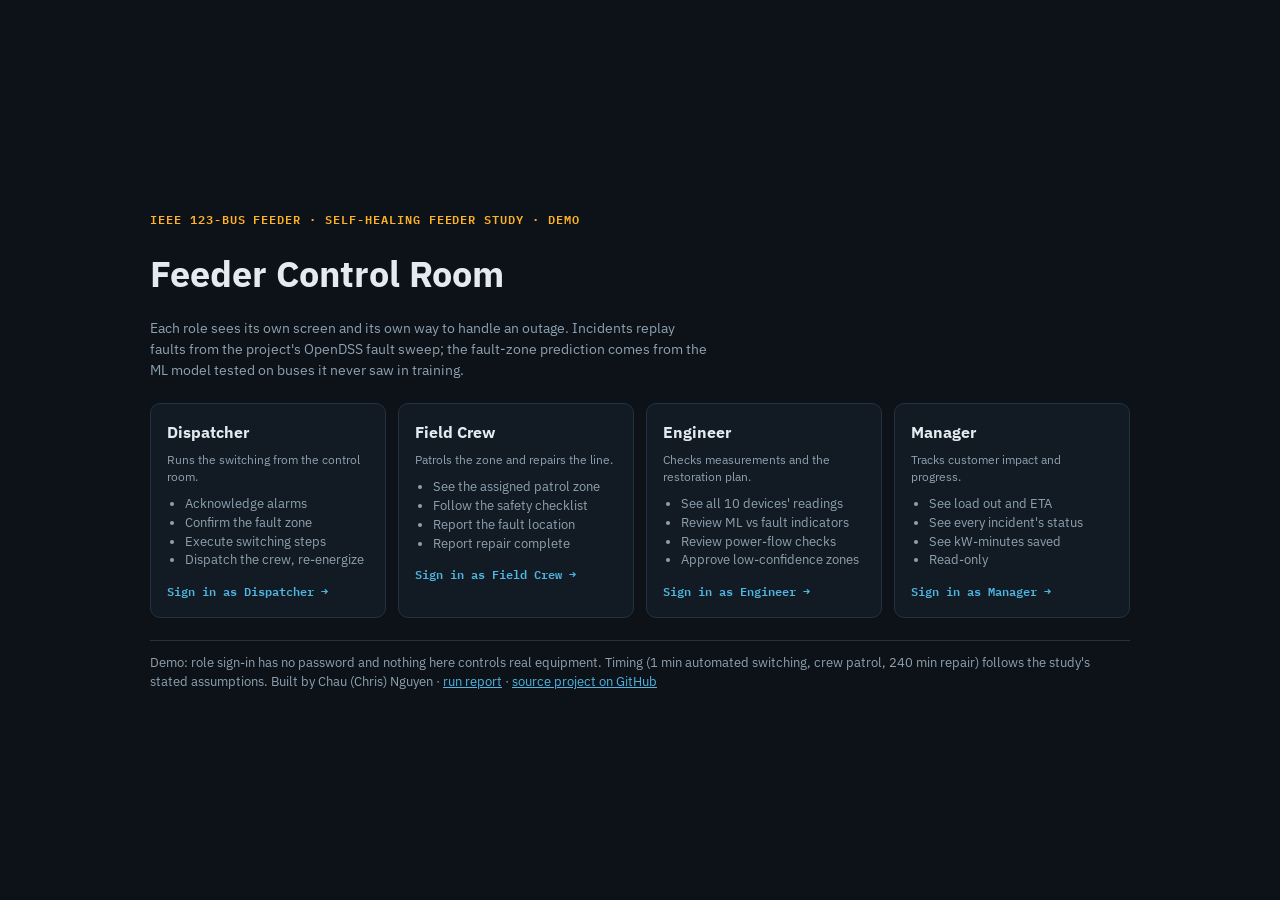
==== docs/control-room/index.html @ 01465617 "Serve the control room with the report page on GitHub Pages Move control-room/ to docs/control-room/" ====
<!DOCTYPE html>
<html lang="en">
<head>
<meta charset="utf-8">
<meta name="viewport" content="width=device-width, initial-scale=1">
<title>Feeder Control Room</title>
<meta name="description" content="Role-based outage control room demo for the IEEE 123-bus self-healing feeder study: dispatcher, field crew, engineer and manager views over simulated faults.">
<link rel="preconnect" href="https://fonts.googleapis.com">
<link rel="preconnect" href="https://fonts.gstatic.com" crossorigin>
<link href="https://fonts.googleapis.com/css2?family=IBM+Plex+Sans:wght@400;500;600;700&family=IBM+Plex+Mono:wght@400;600&display=swap" rel="stylesheet">
<style>
:root{
  /* Utility control-room console: deep slate panels, SCADA conventions (red = closed, green = open),
     amber for alarms. One deliberate dark theme. Layout: incident queue | feeder map | role panel. */
  --bg:#0c1218; --panel:#121b23; --panel2:#17222c; --ink:#e3eaf0; --muted:#8fa1b0; --rule:#24323f;
  --accent:#4fb5e2; --closed:#e5484d; --open:#46a758; --alarm:#ffb224; --dead:#34424f; --good:#46a758; --bad:#e5484d;
  --f:"IBM Plex Sans","Segoe UI",system-ui,sans-serif; --m:"IBM Plex Mono",ui-monospace,Consolas,monospace;
  color-scheme:dark;
}
*{box-sizing:border-box}
html,body{height:100%}
body{margin:0;background:var(--bg);color:var(--ink);font:14px/1.5 var(--f)}
button{font:inherit;color:inherit;cursor:pointer}
:focus-visible{outline:2px solid var(--accent);outline-offset:2px}
@media (prefers-reduced-motion: reduce){*{animation:none!important;transition:none!important}}
.mono{font-family:var(--m)}
.num{font-variant-numeric:tabular-nums}
h1,h2,h3{margin:0;line-height:1.25}

/* sign-in */
#login{min-height:100%;display:grid;place-items:center;padding:32px 16px}
.lg{max-width:980px;width:100%;display:grid;gap:22px}
.lg .k{font:600 12px var(--m);color:var(--alarm);letter-spacing:.08em}
.lg h1{font-size:clamp(26px,4vw,36px);font-weight:700}
.lg p{color:var(--muted);max-width:70ch;margin:0}
.roles{display:grid;grid-template-columns:repeat(auto-fit,minmax(210px,1fr));gap:12px}
.rc{background:var(--panel);border:1px solid var(--rule);border-radius:10px;padding:16px;text-align:left;display:grid;gap:8px;align-content:start}
.rc:hover{border-color:var(--accent)}
.rc b{font-size:16px}
.rc small{color:var(--muted);line-height:1.45}
.rc ul{margin:0;padding-left:18px;color:var(--muted);font-size:12.5px}
.rc .go{font:600 12px var(--m);color:var(--accent);margin-top:4px}
.disc{font-size:12.5px;color:var(--muted);border-top:1px solid var(--rule);padding-top:12px}

/* app */
#app{display:none;height:100%;grid-template-rows:auto 1fr}
header{display:flex;flex-wrap:wrap;gap:10px 16px;align-items:center;justify-content:space-between;padding:10px 16px;border-bottom:1px solid var(--rule);background:var(--panel)}
header .t{display:flex;gap:12px;align-items:baseline;flex-wrap:wrap}
header .t b{font-size:15px}
header .t span{color:var(--muted);font-size:12.5px}
.badge{font:600 12px var(--m);padding:3px 10px;border-radius:999px;border:1px solid var(--accent);color:var(--accent)}
.hb{display:flex;gap:8px;flex-wrap:wrap;align-items:center}
.btn{border:1px solid var(--rule);background:var(--panel2);border-radius:7px;padding:6px 12px;font-size:13px}
.btn:hover{border-color:var(--accent)}
.btn.p{background:var(--accent);border-color:var(--accent);color:#06131b;font-weight:600}
.btn.w{background:var(--alarm);border-color:var(--alarm);color:#1d1300;font-weight:600}
.btn:disabled{opacity:.4;cursor:default}
main{display:grid;grid-template-columns:270px minmax(0,1fr) 380px;min-height:0}
@media (max-width:1180px){main{grid-template-columns:1fr} #app{height:auto} .col{max-height:none!important;border-right:0;border-bottom:1px solid var(--rule)} #panel{order:-1}}
.col{min-height:0;overflow:auto;padding:14px;border-right:1px solid var(--rule)}
.col:last-child{border-right:0}
.sec{font:600 11.5px var(--m);letter-spacing:.07em;color:var(--muted);margin:2px 0 8px}

/* queue */
.q{display:grid;gap:6px}
.qi{border:1px solid var(--rule);background:var(--panel);border-radius:8px;padding:8px 10px;text-align:left;display:grid;gap:3px}
.qi[aria-current="true"]{border-color:var(--accent);background:var(--panel2)}
.qi .r1{display:flex;justify-content:space-between;gap:8px;font-size:13px}
.qi .r2{font-size:12px;color:var(--muted)}
.pill{font:600 11px var(--m);padding:1px 7px;border-radius:999px;white-space:nowrap}
.s-alarm{background:color-mix(in srgb,var(--alarm) 20%,transparent);color:var(--alarm)}
.s-switching,.s-review{background:color-mix(in srgb,var(--accent) 18%,transparent);color:var(--accent)}
.s-crew,.s-awaiting{background:color-mix(in srgb,#b08cff 20%,transparent);color:#c7adff}
.s-repaired{background:color-mix(in srgb,var(--alarm) 14%,transparent);color:#ffd27a}
.s-closed{background:color-mix(in srgb,var(--good) 18%,transparent);color:#7fd18b}

/* map */
.mapwrap{background:var(--panel);border:1px solid var(--rule);border-radius:10px;overflow:auto}
.mapwrap svg{display:block;width:100%;min-width:560px;height:auto}
.edge{fill:none;stroke-linecap:round;transition:stroke .35s,opacity .35s}
.edge.ug{stroke-dasharray:70 45}
.edge.dead{stroke-dasharray:28 34}
.tie-line{stroke:var(--muted);stroke-width:14;stroke-dasharray:40 40;fill:none}
.tie-line.closed{stroke:var(--ink);stroke-width:26;stroke-dasharray:none}
.dev rect,.tie circle{stroke:#0c1218;stroke-width:16;transition:fill .3s}
.dlabel{font:600 100px var(--f);fill:var(--ink);paint-order:stroke;stroke:var(--panel);stroke-width:26px}
.zlabel{font:700 124px var(--f);paint-order:stroke;stroke:var(--panel);stroke-width:30px;transition:opacity .35s}
.zlabel tspan{font:500 96px var(--f)}
.load{fill:var(--ink);opacity:.45}
.boltg{display:none}.boltg.on{display:inline}
.bolt{fill:var(--alarm);stroke:#0c1218;stroke-width:12}
.ring{fill:none;stroke:var(--alarm);stroke-width:22;animation:pulse 1.6s ease-out infinite;transform-box:fill-box;transform-origin:center}
@keyframes pulse{0%{opacity:.9;transform:scale(.5)}100%{opacity:0;transform:scale(1.5)}}
.zring{fill:none;stroke:var(--accent);stroke-width:18;stroke-dasharray:50 30}
.legend{display:flex;flex-wrap:wrap;gap:4px 14px;font-size:12px;color:var(--muted);margin-top:8px}
.legend i{display:inline-block;width:10px;height:10px;border-radius:2px;margin-right:5px;vertical-align:-1px}
.stage{display:flex;flex-wrap:wrap;gap:6px;margin:12px 0 4px}
.stage span{font:600 11px var(--m);padding:3px 8px;border-radius:5px;background:var(--panel);border:1px solid var(--rule);color:var(--muted)}
.stage span.on{border-color:var(--accent);color:var(--accent)}
.stage span.done{color:var(--good);border-color:color-mix(in srgb,var(--good) 40%,transparent)}
.log{font:12px/1.55 var(--m);color:var(--muted);background:var(--panel);border:1px solid var(--rule);border-radius:8px;padding:8px 10px;max-height:190px;overflow:auto;margin-top:10px}
.log b{color:var(--ink);font-weight:600}

/* role panel */
.card{background:var(--panel);border:1px solid var(--rule);border-radius:10px;padding:12px;margin-bottom:12px;display:grid;gap:8px}
.card h3{font-size:14px}
.card .hint{font-size:12.5px;color:var(--muted)}
.how{border-left:3px solid var(--accent);padding-left:10px;font-size:12.5px;color:var(--muted)}
.how b{color:var(--ink)}
.alarm{border-color:color-mix(in srgb,var(--alarm) 60%,transparent);background:color-mix(in srgb,var(--alarm) 8%,var(--panel))}
.bars{display:grid;gap:5px}
.bar{display:grid;grid-template-columns:52px 1fr 54px;gap:8px;align-items:center;font-size:12.5px}
.bar .tr{height:10px;background:var(--panel2);border-radius:3px;overflow:hidden}
.bar .tr i{display:block;height:100%;background:var(--accent)}
.steps{list-style:none;margin:0;padding:0;display:grid;gap:6px}
.steps li{display:grid;grid-template-columns:20px 1fr auto;gap:8px;align-items:start;font-size:12.5px;background:var(--panel2);border-radius:6px;padding:7px 8px}
.steps li .k{font:600 11px var(--m);color:var(--muted)}
.steps li.done{opacity:.6}
.steps li.done .k{color:var(--good)}
.chk{display:grid;gap:6px}
.chk label{display:grid;grid-template-columns:18px 1fr;gap:8px;font-size:12.5px;background:var(--panel2);border-radius:6px;padding:7px 8px;cursor:pointer}
.chk input{accent-color:var(--good);margin:2px 0 0}
.chk label.lock{opacity:.45;cursor:not-allowed}
table{border-collapse:collapse;width:100%;font-size:12px}
th,td{padding:4px 6px;border-bottom:1px solid var(--rule);text-align:right;font-variant-numeric:tabular-nums}
th{font:600 10.5px var(--m);color:var(--muted)}
th:first-child,td:first-child{text-align:left}
tr.flag td{color:var(--alarm)}
.kpis{display:grid;grid-template-columns:repeat(2,1fr);gap:8px}
.kpi{background:var(--panel2);border-radius:8px;padding:9px 10px;font-size:12px;color:var(--muted)}
.kpi b{display:block;font-size:20px;color:var(--ink);font-variant-numeric:tabular-nums}
.note{font-size:12px;color:var(--muted)}
.lockmsg{font-size:12.5px;color:var(--muted);background:var(--panel2);border-radius:6px;padding:8px 10px}
.ok{color:var(--good)} .warn{color:var(--alarm)} .err{color:var(--bad)}
</style>
</head>
<body>

<section id="login" aria-label="Choose a role">
  <div class="lg">
    <div class="k">IEEE 123-BUS FEEDER · SELF-HEALING FEEDER STUDY · DEMO</div>
    <h1>Feeder Control Room</h1>
    <p>Each role sees its own screen and its own way to handle an outage. Incidents replay faults from the project's OpenDSS fault sweep; the fault-zone prediction comes from the ML model tested on buses it never saw in training.</p>
    <div class="roles" id="role-cards"></div>
    <div class="disc">Demo: role sign-in has no password and nothing here controls real equipment. Timing (1 min automated switching, crew patrol, 240 min repair) follows the study's stated assumptions. Built by Chau (Chris) Nguyen · <a href="../" style="color:var(--accent)">run report</a> · <a href="https://github.com/chau1912550/self-healing-feeder" style="color:var(--accent)">source project on GitHub</a></div>
  </div>
</section>

<div id="app">
  <header>
    <div class="t"><a href="../" style="color:var(--accent);font-size:12.5px;text-decoration:none">← Run report</a><b>Feeder Control Room</b><span>IEEE 123-bus · 4.16 kV · simulated incidents</span></div>
    <div class="hb">
      <span class="badge" id="role-badge"></span>
      <button class="btn w" id="new-fault">Replay next fault</button>
      <button class="btn" id="reset">Reset demo</button>
      <button class="btn" id="switch-role">Switch role</button>
    </div>
  </header>
  <main>
    <div class="col" style="max-height:calc(100vh - 58px)">
      <div class="sec">INCIDENT QUEUE</div>
      <div class="q" id="queue"></div>
      <p class="note" style="margin-top:12px" id="queue-note"></p>
    </div>
    <div class="col" style="max-height:calc(100vh - 58px)">
      <div class="sec" id="map-title">FEEDER</div>
      <div class="mapwrap" id="map"></div>
      <div class="legend">
        <span><i style="background:var(--closed)"></i>closed device</span>
        <span><i style="background:var(--open)"></i>open device</span>
        <span><i style="background:var(--dead)"></i>de-energized line</span>
        <span><i style="background:var(--alarm)"></i>fault location (shown after the crew finds it)</span>
        <span><i style="background:transparent;border:2px dashed var(--accent)"></i>zone the ML model points to</span>
      </div>
      <div class="stage" id="stage"></div>
      <div class="log" id="log" aria-live="polite"></div>
    </div>
    <div class="col" style="max-height:calc(100vh - 58px)" id="panel"></div>
  </main>
</div>

<script>
(function(){
"use strict";
const ROLES = {
  dispatcher: {name:"Dispatcher", blurb:"Runs the switching from the control room.", can:["Acknowledge alarms","Confirm the fault zone","Execute switching steps","Dispatch the crew, re-energize"]},
  crew: {name:"Field Crew", blurb:"Patrols the zone and repairs the line.", can:["See the assigned patrol zone","Follow the safety checklist","Report the fault location","Report repair complete"]},
  engineer: {name:"Engineer", blurb:"Checks measurements and the restoration plan.", can:["See all 10 devices' readings","Review ML vs fault indicators","Review power-flow checks","Approve low-confidence zones"]},
  manager: {name:"Manager", blurb:"Tracks customer impact and progress.", can:["See load out and ETA","See every incident's status","See kW-minutes saved","Read-only"]}
};
const STATUS = {alarm:"ALARM", review:"ENG REVIEW", switching:"SWITCHING", awaiting:"AWAIT CREW", crew:"CREW ON SITE", repaired:"REPAIRED", closed:"CLOSED"};
const CHECKS = [
  ["clearance","Receive the clearance from the dispatcher for the isolated section."],
  ["tags","Verify every isolation point is open and tagged."],
  ["test","Test for absence of voltage on all phases."],
  ["ground","Install grounds on both sides of the work: ground end first, line end second (OSHA 1910.269)."],
  ["patrol","Patrol the zone and locate the fault."],
  ["repair","Repair, remove grounds line end first, release tags and return the clearance."]
];
const $ = id => document.getElementById(id);
const store = {
  get(k,d){ try{ const v = localStorage.getItem("fcr:"+k); return v == null ? d : JSON.parse(v); }catch(e){ return d; } },
  set(k,v){ try{ localStorage.setItem("fcr:"+k, JSON.stringify(v)); }catch(e){} }
};
const fmt = n => Number(n).toLocaleString("en-US");
const pct = v => (v*100).toFixed(1) + "%";
let D, G, ZONES, ZC, ZI, PARENT, REST, LEN = {};

/* role cards */
$("role-cards").innerHTML = Object.entries(ROLES).map(([k, r]) =>
  `<button class="rc" data-role="${k}"><b>${r.name}</b><small>${r.blurb}</small><ul>${r.can.map(c => `<li>${c}</li>`).join("")}</ul><span class="go">Sign in as ${r.name} →</span></button>`).join("");

fetch("data.json").then(r => r.json()).then(init).catch(() => {
  $("role-cards").insertAdjacentHTML("afterend", `<p class="err">Could not load data.json.</p>`);
});

function init(data){
  D = data; G = D.geo;
  ZONES = G.zones.map(z => z.name);
  ZC = Object.fromEntries(G.zones.map(z => [z.name, z.color]));
  ZI = Object.fromEntries(D.zones.map(z => [z.zone, z]));
  PARENT = Object.fromEntries(D.zones.map(z => [z.zone, z.parent_zone || null]));
  REST = Object.fromEntries(D.restoration.map(r => [r.fault_zone, r]));
  ZONES.forEach(z => LEN[z] = +ZI[z].line_kft);
  document.querySelectorAll(".rc").forEach(b => b.addEventListener("click", () => signIn(b.dataset.role)));
  const saved = store.get("role", null);
  if(saved && ROLES[saved]) signIn(saved);
}

/* ------------- zone tree + restoration steps ------------- */
const children = z => ZONES.filter(c => PARENT[c] === z);
function downstream(z){ const o = [], s = [...children(z)]; while(s.length){ const c = s.pop(); o.push(c); s.push(...children(c)); } return o; }
function deviceOpen(zf, live, sw1Open){
  const iso = new Set([zf, ...children(zf)]), open = new Set(iso);
  if(sw1Open) open.add("Sw1");
  ZONES.forEach(z => { if(z === "Sw1" || iso.has(z)) return; if(live.has(z) !== live.has(PARENT[z])) open.add(z); });
  return open;
}
/* steps[0] = lockout; then isolate, re-close, ties; last = restored state awaiting repair */
function planSteps(zf){
  const L = D.orders[zf], ch = children(zf);
  const dark0 = new Set(ch.flatMap(c => [c, ...downstream(c)]));
  const S = [];
  S.push({label:"Sw1 lockout", text:L[0], live:new Set(), open:new Set(["Sw1"]), ties:new Set()});
  S.push({label:"Isolate", text:L[1], live:new Set(), open:new Set([zf, ...ch, "Sw1"]), ties:new Set()});
  let live = new Set();
  if(zf !== "Sw1"){
    live = new Set(ZONES.filter(z => z !== zf && !dark0.has(z)));
    S.push({label:"Re-close Sw1", text:L.find(l => l.startsWith("Re-close")), live:new Set(live), open:deviceOpen(zf, live, false), ties:new Set()});
  }
  const ties = new Set();
  L.filter(l => l.startsWith("Close tie")).forEach(l => {
    const m = l.match(/Close tie (\S+) \(from (.+?)\): zones (.+?) restored/);
    if(!m) return;
    ties.add(m[1]); m[3].split(", ").forEach(z => live.add(z));
    S.push({label:"Close " + m[1], text:l, live:new Set(live), open:deviceOpen(zf, live, zf === "Sw1"), ties:new Set(ties)});
  });
  return S;
}
const kwOf = set => ZONES.filter(z => !set.has(z)).reduce((s, z) => s + (+ZI[z].kW), 0);
const lpOf = set => ZONES.filter(z => !set.has(z)).reduce((s, z) => s + (+ZI[z].load_points), 0);

/* ------------- incident state ------------- */
let S = store.get("state", null);
function freshState(){
  const st = {next:0, items:[], sel:null};
  // three closed incidents as history, one live alarm
  for(let i = 0; i < 3; i++) closeInstantly(st, spawn(st, -((3 - i) * 400)));
  spawn(st, 0);
  return st;
}
function spawn(st, t0){
  const src = D.incidents[st.next % D.incidents.length]; st.next++;
  const it = {id:src.id, k:D.incidents.indexOf(src), t0, t:t0, stage:"alarm", zone:null, step:0, checks:{}, approved:false,
              found:false, kwmin:0, log:[]};
  addLog(it, "system", `Sw1 recloser tripped, re-closed and locked out. Feeder de-energized (${fmt(D.metrics.total_kw)} kW).`);
  st.items.unshift(it); st.sel = it.id;
  return it;
}
function closeInstantly(st, it){
  const src = D.incidents[it.k];
  it.zone = src.zone; it.found = true; it.stage = "closed";
  const r = REST[src.zone];
  it.kwmin = +r.kWmin_automated; it.t = it.t0 + D.metrics.timing_min.repair + 60;
  addLog(it, "system", `Closed. Fault was in zone ${src.zone} (${src.ftype}, ${src.r_ohm} Ω).`);
}
function addLog(it, role, text){ it.log.push({t: Math.round(it.t - it.t0), role, text}); }
function advance(it, minutes){
  const live = currentLive(it);
  it.kwmin += kwOf(live) * minutes;
  it.t += minutes;
}
function save(){ store.set("state", S); }
const cur = () => S.items.find(i => i.id === S.sel) || S.items[0];
const src = it => D.incidents[it.k];
function currentLive(it){
  if(it.stage === "closed") return new Set(ZONES);
  if(it.stage === "alarm" || it.stage === "review" || !it.zone) return new Set();
  const st = planSteps(it.zone);
  return st[Math.min(it.step, st.length - 1)].live;
}

/* ------------- map ------------- */
const NS = "http://www.w3.org/2000/svg";
function el(t, a, p){ const e = document.createElementNS(NS, t); for(const k in a) e.setAttribute(k, a[k]); if(p) p.appendChild(e); return e; }
const YF = 4300;
let MAP = null;
function buildMap(){
  const P = b => { const c = G.buses[b]; return c ? [c[0], YF - c[1]] : null; };
  const SRC = [G.source[1] - 40, YF - G.source[2]], FDR2 = [5960, YF - 2100];
  const PB = b => P(b) || P(String(b).replace(/[rs]$/, "")) || SRC;
  const REP = {};
  ZONES.forEach(z => {
    const bs = Object.keys(G.bus_zone).filter(b => G.bus_zone[b] === z && G.buses[b]);
    const cx = bs.reduce((s, b) => s + G.buses[b][0], 0) / bs.length, cy = bs.reduce((s, b) => s + G.buses[b][1], 0) / bs.length;
    let best = bs[0], bd = Infinity;
    bs.forEach(b => { const d = (G.buses[b][0] - cx) ** 2 + (G.buses[b][1] - cy) ** 2; if(d < bd){ bd = d; best = b; } });
    REP[z] = P(best);
  });
  const svg = el("svg", {viewBox:"-160 170 6420 4140", role:"img", "aria-label":"IEEE 123-bus feeder map with switching zones"}, $("map"));
  const gE = el("g", {}, svg), gL = el("g", {}, svg), gT = el("g", {}, svg), gD = el("g", {}, svg), gZ = el("g", {}, svg), gF = el("g", {}, svg);
  const m = {edges:[], devs:[], ties:[], zl:{}, P, REP};
  el("rect", {x:SRC[0]-90, y:SRC[1]-90, width:180, height:180, fill:"#e3eaf0"}, gD);
  el("text", {x:SRC[0]-120, y:SRC[1]+230, class:"dlabel"}, gD).textContent = "Substation";
  G.edges.forEach(([u, v, z, ph, ug]) => {
    const a = PB(u), b = PB(v);
    const ln = el("line", {x1:a[0], y1:a[1], x2:b[0], y2:b[1], "stroke-width": ph === 3 ? 28 : ph === 2 ? 17 : 9, class:"edge" + (ug ? " ug" : "")}, gE);
    ln._z = z; m.edges.push(ln);
  });
  Object.entries(G.loads).forEach(([b, kw]) => { const p = P(b); if(p) el("circle", {cx:p[0], cy:p[1], r:14 + kw * .35, class:"load"}, gL); });
  G.ties.forEach(([name, b1, b2]) => {
    const a = P(b1), b = b2 ? P(b2) : FDR2;
    const line = el("line", {x1:a[0], y1:a[1], x2:b[0], y2:b[1], class:"tie-line"}, gT);
    const mid = name === "Sw9" ? [(a[0]+b[0])/2, a[1]] : name === "Sw8" ? [a[0], (a[1]+b[1])/2] : [(a[0]+b[0])/2, (a[1]+b[1])/2];
    const g = el("g", {class:"tie"}, gD);
    const c = el("circle", {cx:mid[0], cy:mid[1], r:62}, g);
    const t = name === "Sw9" ? el("text", {x:5330, y:mid[1]-170, class:"dlabel", "text-anchor":"middle"}, g)
            : name === "Sw8" ? el("text", {x:mid[0]-95, y:mid[1]+30, class:"dlabel", "text-anchor":"end"}, g)
            : el("text", {x:mid[0]-40, y:mid[1]-100, class:"dlabel"}, g);
    t.textContent = name === "Sw8" ? "Sw8 (1-phase, unused)" : name === "Sw9" ? "Sw9 → adjacent feeder" : "Sw7 tie";
    m.ties.push({name, line, c});
  });
  el("circle", {cx:FDR2[0], cy:FDR2[1], r:110, fill:"var(--panel)", stroke:"#e3eaf0", "stroke-width":16}, gD);
  el("path", {d:`M${FDR2[0]-60},${FDR2[1]} q30,-55 60,0 t60,0`, fill:"none", stroke:"#e3eaf0", "stroke-width":14}, gD);
  G.devices.forEach(([name, kind, x, y]) => {
    const X = x, Y = YF - y, g = el("g", {class:"dev"}, gD);
    const s = kind === "added" ? el("rect", {x:X-52, y:Y-52, width:104, height:104, transform:`rotate(45 ${X} ${Y})`}, g)
                               : el("rect", {x:X-60, y:Y-60, width:120, height:120}, g);
    el("text", {x:X+90, y:Y-60, class:"dlabel"}, g).textContent = name;
    m.devs.push({name, s});
  });
  G.zones.forEach(z => {
    const t = el("text", {x:z.label[0], y:YF - z.label[1], class:"zlabel", fill:z.color, "text-anchor":"middle"}, gZ);
    t.innerHTML = `${z.name}<tspan x="${z.label[0]}" dy="115">${fmt(+ZI[z.name].kW)} kW</tspan>`;
    m.zl[z.name] = t;
  });
  m.ring = el("circle", {cx:0, cy:0, r:420, class:"zring", style:"display:none"}, gF);
  const fg = el("g", {class:"boltg"}, gF);
  el("circle", {cx:0, cy:0, r:150, class:"ring"}, fg);
  el("path", {d:"M40,-170 L-80,20 L5,20 L-45,170 L90,-30 L5,-30 Z", class:"bolt"}, fg);
  m.bolt = fg;
  return m;
}
function renderMap(it){
  const s = src(it);
  let live = new Set(ZONES), open = new Set(), ties = new Set();
  if(it.stage !== "closed"){
    if(it.stage === "alarm" || it.stage === "review" || !it.zone){ live = new Set(); open = new Set(["Sw1"]); }
    else { const st = planSteps(it.zone)[Math.min(it.step, planSteps(it.zone).length - 1)]; live = st.live; open = st.open; ties = st.ties; }
  }
  MAP.edges.forEach(ln => { const z = ln._z, on = !z || live.has(z); ln.style.stroke = !z ? "#e3eaf0" : on ? ZC[z] : "var(--dead)"; ln.classList.toggle("dead", !on); });
  Object.entries(MAP.zl).forEach(([z, t]) => t.style.opacity = live.has(z) ? 1 : .5);
  MAP.devs.forEach(d => d.s.style.fill = open.has(d.name) ? "var(--open)" : "var(--closed)");
  MAP.ties.forEach(t => { const c = ties.has(t.name); t.c.style.fill = c ? "var(--closed)" : "var(--open)"; t.line.classList.toggle("closed", c); });
  const showFault = it.found && it.stage !== "closed";
  if(showFault){ const p = MAP.P(s.bus) || MAP.REP[s.zone]; MAP.bolt.setAttribute("transform", `translate(${p[0]},${p[1]})`); MAP.bolt.classList.add("on"); }
  else MAP.bolt.classList.remove("on");
  const pz = it.zone || s.ml_top[0].zone;
  if(it.stage !== "closed" && !it.found){ const p = MAP.REP[pz]; MAP.ring.setAttribute("cx", p[0]); MAP.ring.setAttribute("cy", p[1]); MAP.ring.style.display = ""; }
  else MAP.ring.style.display = "none";
}

/* ------------- rendering ------------- */
let role = null;
function signIn(r){
  role = r; store.set("role", r);
  if(!S) S = freshState();
  $("login").style.display = "none"; $("app").style.display = "grid";
  $("role-badge").textContent = "Signed in: " + ROLES[r].name;
  if(!MAP) MAP = buildMap();
  render();
}
$("switch-role").addEventListener("click", () => { store.set("role", null); $("app").style.display = "none"; $("login").style.display = "grid"; });
$("reset").addEventListener("click", () => { S = freshState(); save(); render(); });
$("new-fault").addEventListener("click", () => {
  const t0 = Math.max(...S.items.map(i => i.t)) + 30;
  spawn(S, t0); save(); render();
});

function render(){
  const it = cur(), s = src(it);
  // queue
  $("queue").innerHTML = S.items.map(i => {
    const x = src(i), z = i.zone || x.ml_top[0].zone;
    return `<button class="qi" data-id="${i.id}" aria-current="${i.id === it.id}">
      <span class="r1"><b>${i.id}</b><span class="pill s-${i.stage}">${STATUS[i.stage]}</span></span>
      <span class="r2">${i.stage === "closed" ? `Zone ${i.zone} · ${x.ftype} · closed` : i.zone ? `Zone ${i.zone} · T+${Math.round(i.t - i.t0)} min` : `ML suggests ${z} (${pct(x.ml_top[0].p)})`}</span>
    </button>`;
  }).join("");
  $("queue").querySelectorAll(".qi").forEach(b => b.addEventListener("click", () => { S.sel = b.dataset.id; save(); render(); }));
  $("queue-note").textContent = `Replaying ${D.incidents.length} simulated faults (4 per zone). ${D.note}`;
  // map + stage + log
  $("map-title").textContent = `FEEDER · ${it.id}`;
  renderMap(it);
  const stages = ["alarm","review","switching","awaiting","crew","repaired","closed"];
  const at = stages.indexOf(it.stage);
  $("stage").innerHTML = stages.filter(x => x !== "review" || it.stage === "review" || it.approved)
    .map(x => `<span class="${x === it.stage ? "on" : stages.indexOf(x) < at ? "done" : ""}">${STATUS[x]}</span>`).join("");
  $("log").innerHTML = it.log.slice().reverse().map(l => `T+${l.t}m · <b>${l.role}</b> · ${l.text}`).join("<br>");
  // panel
  const P = {dispatcher, crew, engineer, manager}[role];
  $("panel").innerHTML = P(it, s);
  wire(it, s);
}

const bars = top => `<div class="bars">${top.map(t => `<div class="bar"><span class="mono">${t.zone}</span><span class="tr"><i style="width:${(t.p*100).toFixed(1)}%"></i></span><span class="mono num">${pct(t.p)}</span></div>`).join("")}</div>`;
const lock = msg => `<div class="lockmsg">${msg}</div>`;

/* ---- Dispatcher ---- */
function dispatcher(it, s){
  const top = s.ml_top[0], low = top.p < 0.9;
  let h = `<div class="sec">DISPATCHER</div>`;
  if(it.stage === "closed") return h + `<div class="card"><h3>${it.id} closed</h3><p class="hint">Normal configuration restored. Pick an open incident in the queue or replay the next fault.</p></div>` + howDispatcher();
  h += `<div class="card alarm"><h3>Sw1 recloser lockout</h3><p class="hint">The feeder-head recloser tripped, re-closed and locked out, so the fault is permanent. The whole feeder is dark: ${fmt(D.metrics.total_kw)} kW.</p></div>`;
  h += `<div class="card"><h3>Fault zone</h3><p class="hint">ML model (from the 10 devices' event records):</p>${bars(s.ml_top)}
        <p class="hint">Fault indicators: ${s.fpi === "none" ? `<span class="warn">no device flagged</span>` : `zone ${s.fpi}`}</p>`;
  if(it.stage === "alarm"){
    h += low
      ? `<p class="warn" style="font-size:12.5px;margin:0">Confidence ${pct(top.p)} is below 0.90. Send to the engineer before switching.</p><button class="btn w" data-act="review">Request engineer review</button>`
      : `<button class="btn p" data-act="confirm">Confirm zone ${top.zone} and build switching plan</button>`;
  } else if(it.stage === "review"){
    h += lock("Waiting for the engineer to confirm the zone.");
  } else {
    h += `<p class="hint">Confirmed zone: <b class="mono">${it.zone}</b>${it.approved ? " (engineer approved)" : ""}</p>`;
  }
  h += `</div>`;
  if(it.zone){
    const st = planSteps(it.zone);
    h += `<div class="card"><h3>Switching sequence · zone ${it.zone}</h3><ol class="steps">${st.map((x, i) => {
      const done = i <= it.step, next = i === it.step + 1 && it.stage === "switching";
      return `<li class="${done ? "done" : ""}"><span class="k">${done ? "✓" : i + 1}</span><span>${x.text}</span>${next ? `<button class="btn p" data-act="step">Execute</button>` : ""}</li>`;
    }).join("")}</ol>`;
    const rest = REST[it.zone];
    if(it.stage === "switching" && it.step === st.length - 1){
      h += `<p class="hint">${rest.unserved_healthy !== "-" ? `Still dark until repair: ${rest.unserved_healthy.split(" ").join(", ")}.` : "Every healthy zone has power."} Faulted zone ${it.zone} waits for the crew.</p>
            <button class="btn p" data-act="dispatch">Dispatch crew to zone ${it.zone}</button>`;
    }
    h += `</div>`;
  }
  if(it.stage === "awaiting" || it.stage === "crew") h += `<div class="card"><h3>Crew</h3>${lock(it.stage === "awaiting" ? "Crew dispatched. Waiting for them to take the clearance." : "Crew on site, working under clearance. Do not operate devices in the isolated section.")}</div>`;
  if(it.stage === "repaired") h += `<div class="card"><h3>Repair complete</h3><p class="hint">Crew removed grounds and returned the clearance. Close the isolation points, open the ties and return to normal configuration. Expect cold-load inrush.</p><button class="btn p" data-act="reenergize">Re-energize and close incident</button></div>`;
  return h + howDispatcher();
}
const howDispatcher = () => `<div class="card"><h3>How to handle</h3><div class="how">
  <b>1.</b> Acknowledge the lockout. <b>2.</b> Confirm the ML zone if confidence ≥ 0.90, otherwise get an engineer review. <b>3.</b> Execute the switching sequence in order: every tie closure in it already passed a power flow (0.95–1.05 pu, no line above 125% rating, still radial). <b>4.</b> Dispatch the crew to the confirmed zone. <b>5.</b> After the crew returns the clearance, re-energize section by section.</div></div>`;

/* ---- Field crew ---- */
function crew(it, s){
  let h = `<div class="sec">FIELD CREW</div>`;
  if(it.stage === "alarm" || it.stage === "review" || it.stage === "switching")
    return h + `<div class="card"><h3>${it.id}</h3>${lock("Not dispatched yet. The dispatcher is isolating the faulted zone.")}</div>` + howCrew();
  if(it.stage === "closed") return h + `<div class="card"><h3>${it.id} closed</h3><p class="hint">Work complete. Fault was at bus ${s.bus} (${s.ftype}).</p></div>` + howCrew();
  const z = it.zone, open = [z, ...children(z)];
  h += `<div class="card"><h3>Assignment · zone ${z}</h3>
        <div class="kpis"><div class="kpi">Patrol length<b>${LEN[z].toFixed(2)} kft</b></div><div class="kpi">Isolation points<b class="mono">${open.join(", ")}</b></div></div>
        <p class="hint">Buses in zone: ${ZI[z].buses}</p></div>`;
  if(it.stage === "repaired") return h + `<div class="card"><h3>Reported</h3>${lock("Repair reported. The dispatcher re-energizes the section.")}</div>` + howCrew();
  const wrong = z !== s.zone;
  h += `<div class="card"><h3>Safety checklist</h3><div class="chk">${CHECKS.map(([k, t], i) => {
    const prev = i === 0 || it.checks[CHECKS[i-1][0]], done = !!it.checks[k];
    const blocked = k === "repair" && wrong;
    return `<label class="${!prev || blocked ? "lock" : ""}"><input type="checkbox" data-chk="${k}" ${done ? "checked" : ""} ${!prev || done || blocked ? "disabled" : ""}><span>${t}</span></label>`;
  }).join("")}</div>`;
  if(it.checks.patrol){
    h += wrong
      ? `<p class="err" style="font-size:12.5px;margin:0">Patrolled all of zone ${z}: no fault found. Fault located at bus ${s.bus}, zone ${s.zone}.</p><button class="btn w" data-act="wrongzone">Report fault in zone ${s.zone} to dispatcher</button>`
      : `<p class="ok" style="font-size:12.5px;margin:0">Fault found at bus ${s.bus}: ${s.ftype} on phase ${s.phases.split("").map(p => "ABC"[+p-1]).join("")}, about ${s.r_ohm} Ω to ground${s.ftype === "SLG" && s.r_ohm >= 100 ? " (high-impedance: often a tree or a conductor on dry ground)" : ""}.</p>`;
  }
  if(it.checks.repair) h += `<button class="btn p" data-act="repaired">Report repair complete</button>`;
  return h + `</div>` + howCrew();
}
const howCrew = () => `<div class="card"><h3>How to handle</h3><div class="how">Treat every conductor as energized until tested. Work only inside the clearance the dispatcher gave you. Ground both sides of the work so your body is never the path between two voltages. A downed line can be back-fed by a customer's generator. Remove grounds in reverse order before you report.</div></div>`;

/* ---- Engineer ---- */
function engineer(it, s){
  let h = `<div class="sec">ENGINEER</div>`;
  const top = s.ml_top[0];
  h += `<div class="card ${it.stage === "review" ? "alarm" : ""}"><h3>Fault location · ${it.id}</h3>${bars(s.ml_top)}
        <p class="hint">Fault indicators: ${s.fpi === "none" ? `<span class="warn">no device crossed its pickup</span>` : `deepest flagged device ${s.fpi}`} · flagged: ${s.fpi_flagged.length ? s.fpi_flagged.join(", ") : "none"}</p>`;
  if(it.stage === "review"){
    h += `<p class="warn" style="font-size:12.5px;margin:0">Confidence ${pct(top.p)} is below 0.90. Pick the zone to isolate:</p><div class="hb">${s.ml_top.map(t => `<button class="btn ${t === top ? "p" : ""}" data-act="approve" data-zone="${t.zone}">${t.zone}</button>`).join("")}</div>`;
  } else if(it.stage === "alarm") {
    h += `<p class="hint">${top.p >= .9 ? "Confidence is high; the dispatcher can confirm without review." : "Low confidence. The dispatcher must send it for review."}</p>`;
  }
  h += `</div>`;
  const rows = Object.entries(s.meas).map(([d, m]) => {
    const imax = Math.max(m.Ia, m.Ib, m.Ic), dmax = Math.max(m.dIa, m.dIb, m.dIc), vmin = Math.min(m.Va, m.Vb, m.Vc);
    return `<tr class="${s.fpi_flagged.includes(d) ? "flag" : ""}"><td class="mono">${d}</td><td>${fmt(Math.round(imax))}</td><td>${fmt(Math.round(dmax))}</td><td>${(3*m.I0).toFixed(0)}</td><td>${vmin.toFixed(3)}</td><td>${fmt(Math.round(D.pickups[d][0]))}/${fmt(Math.round(D.pickups[d][1]))}</td></tr>`;
  }).join("");
  h += `<div class="card"><h3>Device event records</h3><div style="overflow:auto"><table><thead><tr><th>Device</th><th>I max A</th><th>ΔI max A</th><th>3I0 A</th><th>V min pu</th><th>Pickup ph/gnd</th></tr></thead><tbody>${rows}</tbody></table></div>
        <p class="hint">ΔI is the change from the pre-fault record. Amber rows crossed a fault-indicator pickup. A high-impedance ground fault can stay below every pickup while ΔI still shows it.</p></div>`;
  if(it.zone){
    const r = REST[it.zone];
    h += `<div class="card"><h3>Restoration plan · zone ${it.zone}</h3><div class="kpis">
      <div class="kpi">Power-flow checks<b>${r.power_flow_checks}</b></div>
      <div class="kpi">Ties closed<b class="mono">${r.ties_closed}</b></div>
      <div class="kpi">Final V min / max<b>${(+r.final_vmin_pu).toFixed(3)} / ${(+r.final_vmax_pu).toFixed(3)}</b></div>
      <div class="kpi">Radial<b>${r.radial === "True" ? "Yes" : "No"}</b></div>
      <div class="kpi">Restored by tie<b>${fmt(+r.kW_restored_by_tie)} kW</b></div>
      <div class="kpi">Still dark (healthy)<b class="mono" style="font-size:15px">${r.unserved_healthy}</b></div></div>
      <p class="hint">Each candidate closure ran an OpenDSS power flow: converged, 0.95–1.05 pu at every energized node, no line above its 125% emergency rating. Larger pickups that failed were rejected.</p></div>`;
  }
  return h + `<div class="card"><h3>How to handle</h3><div class="how">Compare the ML zone with the indicators and the ΔI pattern: current change should drop sharply past the faulted zone. Below 0.90 confidence, check the top two zones; most model errors land in an adjacent zone. Approve a zone only when the readings support it.</div></div>`;
}

/* ---- Manager ---- */
function manager(it){
  const open = S.items.filter(i => i.stage !== "closed");
  const kwOut = open.reduce((a, i) => a + kwOf(currentLive(i)), 0);
  const lpOut = open.reduce((a, i) => a + lpOf(currentLive(i)), 0);
  let h = `<div class="sec">MANAGER</div><div class="card"><h3>Right now</h3><div class="kpis">
    <div class="kpi">Open incidents<b>${open.length}</b></div>
    <div class="kpi">Load out<b>${fmt(Math.round(kwOut))} kW</b></div>
    <div class="kpi">Load points out<b>${lpOut}</b></div>
    <div class="kpi">Feeder load<b>${fmt(D.metrics.total_kw)} kW</b></div></div></div>`;
  h += `<div class="card"><h3>Incidents</h3><div style="overflow:auto"><table><thead><tr><th>ID</th><th>Status</th><th>Zone</th><th>kW-min so far</th><th>Manual est.</th></tr></thead><tbody>${
    S.items.map(i => `<tr><td class="mono">${i.id}</td><td><span class="pill s-${i.stage}">${STATUS[i.stage]}</span></td><td class="mono">${i.zone || "?"}</td><td>${fmt(Math.round(i.kwmin))}</td><td>${i.zone ? fmt(+REST[i.zone].kWmin_conventional) : "-"}</td></tr>`).join("")
  }</tbody></table></div><p class="hint">Manual estimate assumes 90 min to patrol and switch by hand, plus 240 min repair, for every dark zone.</p></div>`;
  h += `<div class="card"><h3>Study results behind this console</h3><div class="kpis">
    <div class="kpi">ML zone accuracy<b>${pct(D.metrics.ml_acc)}</b>vs ${pct(D.metrics.fpi_acc)} indicators</div>
    <div class="kpi">Average patrol<b>${D.metrics.patrol_kft.ml_full.toFixed(1)} kft</b>vs ${D.metrics.patrol_kft.no_location.toFixed(1)} with no location</div>
    <div class="kpi">kW-minutes saved<b>${D.metrics.kwmin_reduction_pct}%</b>weighted by line length</div>
    <div class="kpi">Fault cases<b>11,448</b>simulated</div></div></div>`;
  return h + `<div class="card"><h3>How to handle</h3><div class="how">Watch load out and the incidents still open. Escalate if a zone stays dark past the repair estimate, if the ML confidence was low, or if several incidents overlap. Read-only role: switching stays with the dispatcher.</div></div>`;
}

/* ------------- actions (role-gated) ------------- */
function wire(it, s){
  $("panel").querySelectorAll("[data-act]").forEach(b => b.addEventListener("click", () => act(b.dataset.act, it, s, b.dataset.zone)));
  $("panel").querySelectorAll("[data-chk]").forEach(c => c.addEventListener("change", () => {
    const k = c.dataset.chk; if(role !== "crew") return;
    const mins = {clearance:2, tags:5, test:5, ground:10, patrol:Math.max(5, Math.round(LEN[it.zone]*6)), repair:D.metrics.timing_min.repair}[k];
    if(it.stage === "awaiting"){ it.stage = "crew"; addLog(it, "Field Crew", "Arrived and took the clearance."); }
    advance(it, mins); it.checks[k] = true;
    if(k === "patrol"){ if(it.zone === s.zone) it.found = true; addLog(it, "Field Crew", it.zone === s.zone ? `Fault found at bus ${s.bus}.` : `No fault in zone ${it.zone}.`); }
    else addLog(it, "Field Crew", CHECKS.find(x => x[0] === k)[1]);
    save(); render();
  }));
}
function act(a, it, s, zone){
  const R = ROLES[role].name;
  if(a === "confirm" && role === "dispatcher"){ it.zone = s.ml_top[0].zone; it.stage = "switching"; it.step = 0; advance(it, .2); addLog(it, R, `Confirmed zone ${it.zone} (ML ${pct(s.ml_top[0].p)}).`); }
  if(a === "review" && role === "dispatcher"){ it.stage = "review"; advance(it, .2); addLog(it, R, "Sent to engineer review (confidence below 0.90)."); }
  if(a === "approve" && role === "engineer"){ it.zone = zone; it.approved = true; it.stage = "switching"; it.step = 0; advance(it, 3); addLog(it, R, `Approved zone ${zone} from the readings.`); }
  if(a === "step" && role === "dispatcher"){ it.step++; advance(it, .2); addLog(it, R, planSteps(it.zone)[it.step].text); }
  if(a === "dispatch" && role === "dispatcher"){ it.stage = "awaiting"; advance(it, 30); addLog(it, R, `Crew dispatched to zone ${it.zone}.`); }
  if(a === "wrongzone" && role === "crew"){
    const wasLive = currentLive(it).has(s.zone);
    addLog(it, R, `Fault is in zone ${s.zone}, not ${it.zone}. Clearance returned.`);
    if(wasLive) addLog(it, "system", `The first plan re-energized zone ${s.zone}, which still holds the fault. Sw1 opens again before re-isolating.`); it.zone = s.zone; it.found = true; it.checks = {}; it.stage = "switching"; it.step = 0; advance(it, 5); }
  if(a === "repaired" && role === "crew"){ it.stage = "repaired"; addLog(it, R, "Repair complete, grounds removed, clearance returned."); }
  if(a === "reenergize" && role === "dispatcher"){ advance(it, 2); it.stage = "closed"; addLog(it, R, "Closed isolation points, opened ties, normal configuration restored."); }
  save(); render();
}
})();
</script>
</body>
</html>
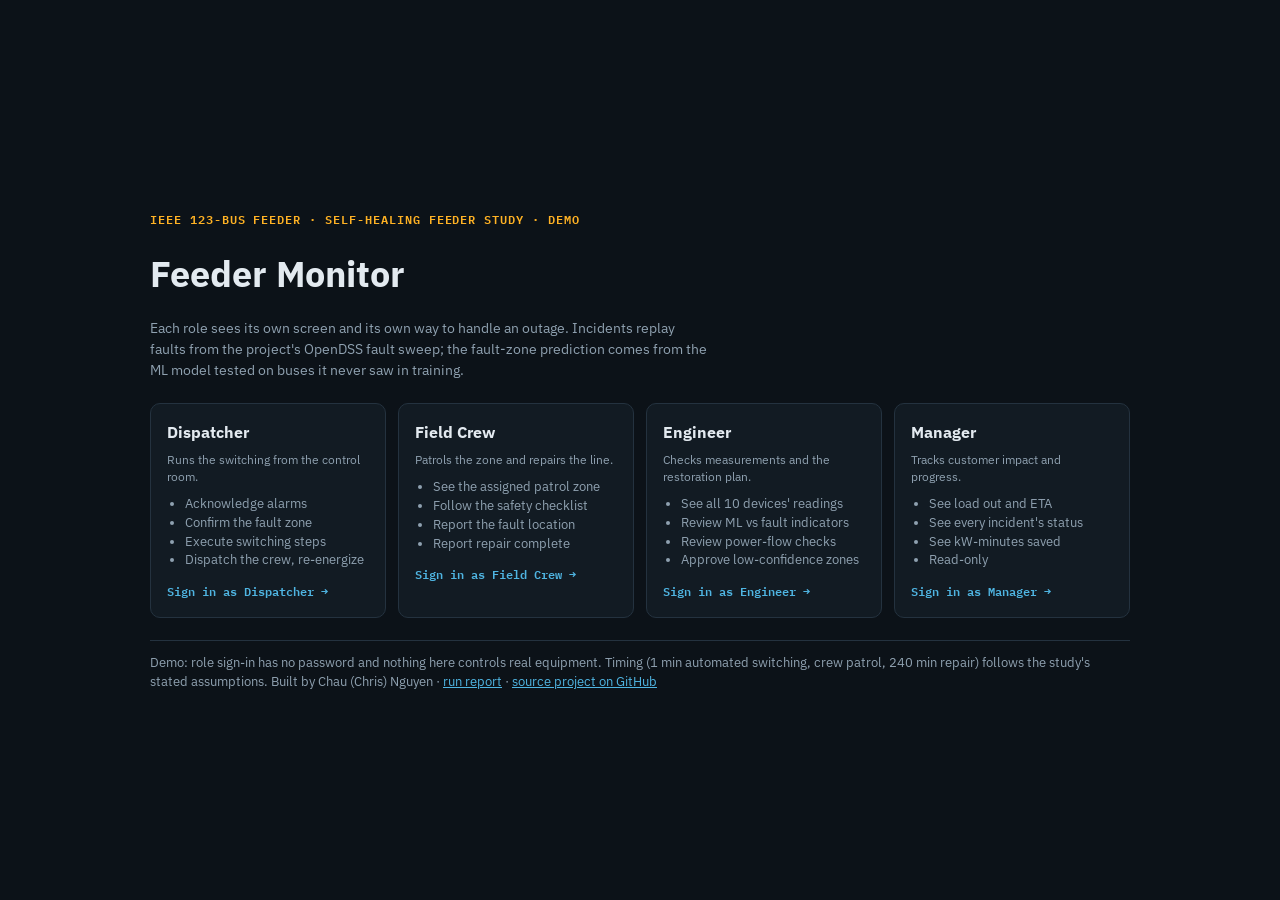
==== commit 9a7e9128: "Rename control room to Monitor, make it the top-bar button, keep explain mode always on The report's" ====
--- a/docs/control-room/index.html
+++ b/docs/control-room/index.html
@@ -1,578 +1,6 @@
-<!DOCTYPE html>
-<html lang="en">
-<head>
+<!doctype html>
 <meta charset="utf-8">
-<meta name="viewport" content="width=device-width, initial-scale=1">
-<title>Feeder Control Room</title>
-<meta name="description" content="Role-based outage control room demo for the IEEE 123-bus self-healing feeder study: dispatcher, field crew, engineer and manager views over simulated faults.">
-<link rel="preconnect" href="https://fonts.googleapis.com">
-<link rel="preconnect" href="https://fonts.gstatic.com" crossorigin>
-<link href="https://fonts.googleapis.com/css2?family=IBM+Plex+Sans:wght@400;500;600;700&family=IBM+Plex+Mono:wght@400;600&display=swap" rel="stylesheet">
-<style>
-:root{
-  /* Utility control-room console: deep slate panels, SCADA conventions (red = closed, green = open),
-     amber for alarms. One deliberate dark theme. Layout: incident queue | feeder map | role panel. */
-  --bg:#0c1218; --panel:#121b23; --panel2:#17222c; --ink:#e3eaf0; --muted:#8fa1b0; --rule:#24323f;
-  --accent:#4fb5e2; --closed:#e5484d; --open:#46a758; --alarm:#ffb224; --dead:#34424f; --good:#46a758; --bad:#e5484d;
-  --f:"IBM Plex Sans","Segoe UI",system-ui,sans-serif; --m:"IBM Plex Mono",ui-monospace,Consolas,monospace;
-  color-scheme:dark;
-}
-*{box-sizing:border-box}
-html,body{height:100%}
-body{margin:0;background:var(--bg);color:var(--ink);font:14px/1.5 var(--f)}
-button{font:inherit;color:inherit;cursor:pointer}
-:focus-visible{outline:2px solid var(--accent);outline-offset:2px}
-@media (prefers-reduced-motion: reduce){*{animation:none!important;transition:none!important}}
-.mono{font-family:var(--m)}
-.num{font-variant-numeric:tabular-nums}
-h1,h2,h3{margin:0;line-height:1.25}
-
-/* sign-in */
-#login{min-height:100%;display:grid;place-items:center;padding:32px 16px}
-.lg{max-width:980px;width:100%;display:grid;gap:22px}
-.lg .k{font:600 12px var(--m);color:var(--alarm);letter-spacing:.08em}
-.lg h1{font-size:clamp(26px,4vw,36px);font-weight:700}
-.lg p{color:var(--muted);max-width:70ch;margin:0}
-.roles{display:grid;grid-template-columns:repeat(auto-fit,minmax(210px,1fr));gap:12px}
-.rc{background:var(--panel);border:1px solid var(--rule);border-radius:10px;padding:16px;text-align:left;display:grid;gap:8px;align-content:start}
-.rc:hover{border-color:var(--accent)}
-.rc b{font-size:16px}
-.rc small{color:var(--muted);line-height:1.45}
-.rc ul{margin:0;padding-left:18px;color:var(--muted);font-size:12.5px}
-.rc .go{font:600 12px var(--m);color:var(--accent);margin-top:4px}
-.disc{font-size:12.5px;color:var(--muted);border-top:1px solid var(--rule);padding-top:12px}
-
-/* app */
-#app{display:none;height:100%;grid-template-rows:auto 1fr}
-header{display:flex;flex-wrap:wrap;gap:10px 16px;align-items:center;justify-content:space-between;padding:10px 16px;border-bottom:1px solid var(--rule);background:var(--panel)}
-header .t{display:flex;gap:12px;align-items:baseline;flex-wrap:wrap}
-header .t b{font-size:15px}
-header .t span{color:var(--muted);font-size:12.5px}
-.badge{font:600 12px var(--m);padding:3px 10px;border-radius:999px;border:1px solid var(--accent);color:var(--accent)}
-.hb{display:flex;gap:8px;flex-wrap:wrap;align-items:center}
-.btn{border:1px solid var(--rule);background:var(--panel2);border-radius:7px;padding:6px 12px;font-size:13px}
-.btn:hover{border-color:var(--accent)}
-.btn.p{background:var(--accent);border-color:var(--accent);color:#06131b;font-weight:600}
-.btn.w{background:var(--alarm);border-color:var(--alarm);color:#1d1300;font-weight:600}
-.btn:disabled{opacity:.4;cursor:default}
-main{display:grid;grid-template-columns:270px minmax(0,1fr) 380px;min-height:0}
-@media (max-width:1180px){main{grid-template-columns:1fr} #app{height:auto} .col{max-height:none!important;border-right:0;border-bottom:1px solid var(--rule)} #panel{order:-1}}
-.col{min-height:0;overflow:auto;padding:14px;border-right:1px solid var(--rule)}
-.col:last-child{border-right:0}
-.sec{font:600 11.5px var(--m);letter-spacing:.07em;color:var(--muted);margin:2px 0 8px}
-
-/* queue */
-.q{display:grid;gap:6px}
-.qi{border:1px solid var(--rule);background:var(--panel);border-radius:8px;padding:8px 10px;text-align:left;display:grid;gap:3px}
-.qi[aria-current="true"]{border-color:var(--accent);background:var(--panel2)}
-.qi .r1{display:flex;justify-content:space-between;gap:8px;font-size:13px}
-.qi .r2{font-size:12px;color:var(--muted)}
-.pill{font:600 11px var(--m);padding:1px 7px;border-radius:999px;white-space:nowrap}
-.s-alarm{background:color-mix(in srgb,var(--alarm) 20%,transparent);color:var(--alarm)}
-.s-switching,.s-review{background:color-mix(in srgb,var(--accent) 18%,transparent);color:var(--accent)}
-.s-crew,.s-awaiting{background:color-mix(in srgb,#b08cff 20%,transparent);color:#c7adff}
-.s-repaired{background:color-mix(in srgb,var(--alarm) 14%,transparent);color:#ffd27a}
-.s-closed{background:color-mix(in srgb,var(--good) 18%,transparent);color:#7fd18b}
-
-/* map */
-.mapwrap{background:var(--panel);border:1px solid var(--rule);border-radius:10px;overflow:auto}
-.mapwrap svg{display:block;width:100%;min-width:560px;height:auto}
-.edge{fill:none;stroke-linecap:round;transition:stroke .35s,opacity .35s}
-.edge.ug{stroke-dasharray:70 45}
-.edge.dead{stroke-dasharray:28 34}
-.tie-line{stroke:var(--muted);stroke-width:14;stroke-dasharray:40 40;fill:none}
-.tie-line.closed{stroke:var(--ink);stroke-width:26;stroke-dasharray:none}
-.dev rect,.tie circle{stroke:#0c1218;stroke-width:16;transition:fill .3s}
-.dlabel{font:600 100px var(--f);fill:var(--ink);paint-order:stroke;stroke:var(--panel);stroke-width:26px}
-.zlabel{font:700 124px var(--f);paint-order:stroke;stroke:var(--panel);stroke-width:30px;transition:opacity .35s}
-.zlabel tspan{font:500 96px var(--f)}
-.load{fill:var(--ink);opacity:.45}
-.boltg{display:none}.boltg.on{display:inline}
-.bolt{fill:var(--alarm);stroke:#0c1218;stroke-width:12}
-.ring{fill:none;stroke:var(--alarm);stroke-width:22;animation:pulse 1.6s ease-out infinite;transform-box:fill-box;transform-origin:center}
-@keyframes pulse{0%{opacity:.9;transform:scale(.5)}100%{opacity:0;transform:scale(1.5)}}
-.zring{fill:none;stroke:var(--accent);stroke-width:18;stroke-dasharray:50 30}
-.legend{display:flex;flex-wrap:wrap;gap:4px 14px;font-size:12px;color:var(--muted);margin-top:8px}
-.legend i{display:inline-block;width:10px;height:10px;border-radius:2px;margin-right:5px;vertical-align:-1px}
-.stage{display:flex;flex-wrap:wrap;gap:6px;margin:12px 0 4px}
-.stage span{font:600 11px var(--m);padding:3px 8px;border-radius:5px;background:var(--panel);border:1px solid var(--rule);color:var(--muted)}
-.stage span.on{border-color:var(--accent);color:var(--accent)}
-.stage span.done{color:var(--good);border-color:color-mix(in srgb,var(--good) 40%,transparent)}
-.log{font:12px/1.55 var(--m);color:var(--muted);background:var(--panel);border:1px solid var(--rule);border-radius:8px;padding:8px 10px;max-height:190px;overflow:auto;margin-top:10px}
-.log b{color:var(--ink);font-weight:600}
-
-/* role panel */
-.card{background:var(--panel);border:1px solid var(--rule);border-radius:10px;padding:12px;margin-bottom:12px;display:grid;gap:8px}
-.card h3{font-size:14px}
-.card .hint{font-size:12.5px;color:var(--muted)}
-.how{border-left:3px solid var(--accent);padding-left:10px;font-size:12.5px;color:var(--muted)}
-.how b{color:var(--ink)}
-.alarm{border-color:color-mix(in srgb,var(--alarm) 60%,transparent);background:color-mix(in srgb,var(--alarm) 8%,var(--panel))}
-.bars{display:grid;gap:5px}
-.bar{display:grid;grid-template-columns:52px 1fr 54px;gap:8px;align-items:center;font-size:12.5px}
-.bar .tr{height:10px;background:var(--panel2);border-radius:3px;overflow:hidden}
-.bar .tr i{display:block;height:100%;background:var(--accent)}
-.steps{list-style:none;margin:0;padding:0;display:grid;gap:6px}
-.steps li{display:grid;grid-template-columns:20px 1fr auto;gap:8px;align-items:start;font-size:12.5px;background:var(--panel2);border-radius:6px;padding:7px 8px}
-.steps li .k{font:600 11px var(--m);color:var(--muted)}
-.steps li.done{opacity:.6}
-.steps li.done .k{color:var(--good)}
-.chk{display:grid;gap:6px}
-.chk label{display:grid;grid-template-columns:18px 1fr;gap:8px;font-size:12.5px;background:var(--panel2);border-radius:6px;padding:7px 8px;cursor:pointer}
-.chk input{accent-color:var(--good);margin:2px 0 0}
-.chk label.lock{opacity:.45;cursor:not-allowed}
-table{border-collapse:collapse;width:100%;font-size:12px}
-th,td{padding:4px 6px;border-bottom:1px solid var(--rule);text-align:right;font-variant-numeric:tabular-nums}
-th{font:600 10.5px var(--m);color:var(--muted)}
-th:first-child,td:first-child{text-align:left}
-tr.flag td{color:var(--alarm)}
-.kpis{display:grid;grid-template-columns:repeat(2,1fr);gap:8px}
-.kpi{background:var(--panel2);border-radius:8px;padding:9px 10px;font-size:12px;color:var(--muted)}
-.kpi b{display:block;font-size:20px;color:var(--ink);font-variant-numeric:tabular-nums}
-.note{font-size:12px;color:var(--muted)}
-.lockmsg{font-size:12.5px;color:var(--muted);background:var(--panel2);border-radius:6px;padding:8px 10px}
-.ok{color:var(--good)} .warn{color:var(--alarm)} .err{color:var(--bad)}
-</style>
-</head>
-<body>
-
-<section id="login" aria-label="Choose a role">
-  <div class="lg">
-    <div class="k">IEEE 123-BUS FEEDER · SELF-HEALING FEEDER STUDY · DEMO</div>
-    <h1>Feeder Control Room</h1>
-    <p>Each role sees its own screen and its own way to handle an outage. Incidents replay faults from the project's OpenDSS fault sweep; the fault-zone prediction comes from the ML model tested on buses it never saw in training.</p>
-    <div class="roles" id="role-cards"></div>
-    <div class="disc">Demo: role sign-in has no password and nothing here controls real equipment. Timing (1 min automated switching, crew patrol, 240 min repair) follows the study's stated assumptions. Built by Chau (Chris) Nguyen · <a href="../" style="color:var(--accent)">run report</a> · <a href="https://github.com/chau1912550/self-healing-feeder" style="color:var(--accent)">source project on GitHub</a></div>
-  </div>
-</section>
-
-<div id="app">
-  <header>
-    <div class="t"><a href="../" style="color:var(--accent);font-size:12.5px;text-decoration:none">← Run report</a><b>Feeder Control Room</b><span>IEEE 123-bus · 4.16 kV · simulated incidents</span></div>
-    <div class="hb">
-      <span class="badge" id="role-badge"></span>
-      <button class="btn w" id="new-fault">Replay next fault</button>
-      <button class="btn" id="reset">Reset demo</button>
-      <button class="btn" id="switch-role">Switch role</button>
-    </div>
-  </header>
-  <main>
-    <div class="col" style="max-height:calc(100vh - 58px)">
-      <div class="sec">INCIDENT QUEUE</div>
-      <div class="q" id="queue"></div>
-      <p class="note" style="margin-top:12px" id="queue-note"></p>
-    </div>
-    <div class="col" style="max-height:calc(100vh - 58px)">
-      <div class="sec" id="map-title">FEEDER</div>
-      <div class="mapwrap" id="map"></div>
-      <div class="legend">
-        <span><i style="background:var(--closed)"></i>closed device</span>
-        <span><i style="background:var(--open)"></i>open device</span>
-        <span><i style="background:var(--dead)"></i>de-energized line</span>
-        <span><i style="background:var(--alarm)"></i>fault location (shown after the crew finds it)</span>
-        <span><i style="background:transparent;border:2px dashed var(--accent)"></i>zone the ML model points to</span>
-      </div>
-      <div class="stage" id="stage"></div>
-      <div class="log" id="log" aria-live="polite"></div>
-    </div>
-    <div class="col" style="max-height:calc(100vh - 58px)" id="panel"></div>
-  </main>
-</div>
-
-<script>
-(function(){
-"use strict";
-const ROLES = {
-  dispatcher: {name:"Dispatcher", blurb:"Runs the switching from the control room.", can:["Acknowledge alarms","Confirm the fault zone","Execute switching steps","Dispatch the crew, re-energize"]},
-  crew: {name:"Field Crew", blurb:"Patrols the zone and repairs the line.", can:["See the assigned patrol zone","Follow the safety checklist","Report the fault location","Report repair complete"]},
-  engineer: {name:"Engineer", blurb:"Checks measurements and the restoration plan.", can:["See all 10 devices' readings","Review ML vs fault indicators","Review power-flow checks","Approve low-confidence zones"]},
-  manager: {name:"Manager", blurb:"Tracks customer impact and progress.", can:["See load out and ETA","See every incident's status","See kW-minutes saved","Read-only"]}
-};
-const STATUS = {alarm:"ALARM", review:"ENG REVIEW", switching:"SWITCHING", awaiting:"AWAIT CREW", crew:"CREW ON SITE", repaired:"REPAIRED", closed:"CLOSED"};
-const CHECKS = [
-  ["clearance","Receive the clearance from the dispatcher for the isolated section."],
-  ["tags","Verify every isolation point is open and tagged."],
-  ["test","Test for absence of voltage on all phases."],
-  ["ground","Install grounds on both sides of the work: ground end first, line end second (OSHA 1910.269)."],
-  ["patrol","Patrol the zone and locate the fault."],
-  ["repair","Repair, remove grounds line end first, release tags and return the clearance."]
-];
-const $ = id => document.getElementById(id);
-const store = {
-  get(k,d){ try{ const v = localStorage.getItem("fcr:"+k); return v == null ? d : JSON.parse(v); }catch(e){ return d; } },
-  set(k,v){ try{ localStorage.setItem("fcr:"+k, JSON.stringify(v)); }catch(e){} }
-};
-const fmt = n => Number(n).toLocaleString("en-US");
-const pct = v => (v*100).toFixed(1) + "%";
-let D, G, ZONES, ZC, ZI, PARENT, REST, LEN = {};
-
-/* role cards */
-$("role-cards").innerHTML = Object.entries(ROLES).map(([k, r]) =>
-  `<button class="rc" data-role="${k}"><b>${r.name}</b><small>${r.blurb}</small><ul>${r.can.map(c => `<li>${c}</li>`).join("")}</ul><span class="go">Sign in as ${r.name} →</span></button>`).join("");
-
-fetch("data.json").then(r => r.json()).then(init).catch(() => {
-  $("role-cards").insertAdjacentHTML("afterend", `<p class="err">Could not load data.json.</p>`);
-});
-
-function init(data){
-  D = data; G = D.geo;
-  ZONES = G.zones.map(z => z.name);
-  ZC = Object.fromEntries(G.zones.map(z => [z.name, z.color]));
-  ZI = Object.fromEntries(D.zones.map(z => [z.zone, z]));
-  PARENT = Object.fromEntries(D.zones.map(z => [z.zone, z.parent_zone || null]));
-  REST = Object.fromEntries(D.restoration.map(r => [r.fault_zone, r]));
-  ZONES.forEach(z => LEN[z] = +ZI[z].line_kft);
-  document.querySelectorAll(".rc").forEach(b => b.addEventListener("click", () => signIn(b.dataset.role)));
-  const saved = store.get("role", null);
-  if(saved && ROLES[saved]) signIn(saved);
-}
-
-/* ------------- zone tree + restoration steps ------------- */
-const children = z => ZONES.filter(c => PARENT[c] === z);
-function downstream(z){ const o = [], s = [...children(z)]; while(s.length){ const c = s.pop(); o.push(c); s.push(...children(c)); } return o; }
-function deviceOpen(zf, live, sw1Open){
-  const iso = new Set([zf, ...children(zf)]), open = new Set(iso);
-  if(sw1Open) open.add("Sw1");
-  ZONES.forEach(z => { if(z === "Sw1" || iso.has(z)) return; if(live.has(z) !== live.has(PARENT[z])) open.add(z); });
-  return open;
-}
-/* steps[0] = lockout; then isolate, re-close, ties; last = restored state awaiting repair */
-function planSteps(zf){
-  const L = D.orders[zf], ch = children(zf);
-  const dark0 = new Set(ch.flatMap(c => [c, ...downstream(c)]));
-  const S = [];
-  S.push({label:"Sw1 lockout", text:L[0], live:new Set(), open:new Set(["Sw1"]), ties:new Set()});
-  S.push({label:"Isolate", text:L[1], live:new Set(), open:new Set([zf, ...ch, "Sw1"]), ties:new Set()});
-  let live = new Set();
-  if(zf !== "Sw1"){
-    live = new Set(ZONES.filter(z => z !== zf && !dark0.has(z)));
-    S.push({label:"Re-close Sw1", text:L.find(l => l.startsWith("Re-close")), live:new Set(live), open:deviceOpen(zf, live, false), ties:new Set()});
-  }
-  const ties = new Set();
-  L.filter(l => l.startsWith("Close tie")).forEach(l => {
-    const m = l.match(/Close tie (\S+) \(from (.+?)\): zones (.+?) restored/);
-    if(!m) return;
-    ties.add(m[1]); m[3].split(", ").forEach(z => live.add(z));
-    S.push({label:"Close " + m[1], text:l, live:new Set(live), open:deviceOpen(zf, live, zf === "Sw1"), ties:new Set(ties)});
-  });
-  return S;
-}
-const kwOf = set => ZONES.filter(z => !set.has(z)).reduce((s, z) => s + (+ZI[z].kW), 0);
-const lpOf = set => ZONES.filter(z => !set.has(z)).reduce((s, z) => s + (+ZI[z].load_points), 0);
-
-/* ------------- incident state ------------- */
-let S = store.get("state", null);
-function freshState(){
-  const st = {next:0, items:[], sel:null};
-  // three closed incidents as history, one live alarm
-  for(let i = 0; i < 3; i++) closeInstantly(st, spawn(st, -((3 - i) * 400)));
-  spawn(st, 0);
-  return st;
-}
-function spawn(st, t0){
-  const src = D.incidents[st.next % D.incidents.length]; st.next++;
-  const it = {id:src.id, k:D.incidents.indexOf(src), t0, t:t0, stage:"alarm", zone:null, step:0, checks:{}, approved:false,
-              found:false, kwmin:0, log:[]};
-  addLog(it, "system", `Sw1 recloser tripped, re-closed and locked out. Feeder de-energized (${fmt(D.metrics.total_kw)} kW).`);
-  st.items.unshift(it); st.sel = it.id;
-  return it;
-}
-function closeInstantly(st, it){
-  const src = D.incidents[it.k];
-  it.zone = src.zone; it.found = true; it.stage = "closed";
-  const r = REST[src.zone];
-  it.kwmin = +r.kWmin_automated; it.t = it.t0 + D.metrics.timing_min.repair + 60;
-  addLog(it, "system", `Closed. Fault was in zone ${src.zone} (${src.ftype}, ${src.r_ohm} Ω).`);
-}
-function addLog(it, role, text){ it.log.push({t: Math.round(it.t - it.t0), role, text}); }
-function advance(it, minutes){
-  const live = currentLive(it);
-  it.kwmin += kwOf(live) * minutes;
-  it.t += minutes;
-}
-function save(){ store.set("state", S); }
-const cur = () => S.items.find(i => i.id === S.sel) || S.items[0];
-const src = it => D.incidents[it.k];
-function currentLive(it){
-  if(it.stage === "closed") return new Set(ZONES);
-  if(it.stage === "alarm" || it.stage === "review" || !it.zone) return new Set();
-  const st = planSteps(it.zone);
-  return st[Math.min(it.step, st.length - 1)].live;
-}
-
-/* ------------- map ------------- */
-const NS = "http://www.w3.org/2000/svg";
-function el(t, a, p){ const e = document.createElementNS(NS, t); for(const k in a) e.setAttribute(k, a[k]); if(p) p.appendChild(e); return e; }
-const YF = 4300;
-let MAP = null;
-function buildMap(){
-  const P = b => { const c = G.buses[b]; return c ? [c[0], YF - c[1]] : null; };
-  const SRC = [G.source[1] - 40, YF - G.source[2]], FDR2 = [5960, YF - 2100];
-  const PB = b => P(b) || P(String(b).replace(/[rs]$/, "")) || SRC;
-  const REP = {};
-  ZONES.forEach(z => {
-    const bs = Object.keys(G.bus_zone).filter(b => G.bus_zone[b] === z && G.buses[b]);
-    const cx = bs.reduce((s, b) => s + G.buses[b][0], 0) / bs.length, cy = bs.reduce((s, b) => s + G.buses[b][1], 0) / bs.length;
-    let best = bs[0], bd = Infinity;
-    bs.forEach(b => { const d = (G.buses[b][0] - cx) ** 2 + (G.buses[b][1] - cy) ** 2; if(d < bd){ bd = d; best = b; } });
-    REP[z] = P(best);
-  });
-  const svg = el("svg", {viewBox:"-160 170 6420 4140", role:"img", "aria-label":"IEEE 123-bus feeder map with switching zones"}, $("map"));
-  const gE = el("g", {}, svg), gL = el("g", {}, svg), gT = el("g", {}, svg), gD = el("g", {}, svg), gZ = el("g", {}, svg), gF = el("g", {}, svg);
-  const m = {edges:[], devs:[], ties:[], zl:{}, P, REP};
-  el("rect", {x:SRC[0]-90, y:SRC[1]-90, width:180, height:180, fill:"#e3eaf0"}, gD);
-  el("text", {x:SRC[0]-120, y:SRC[1]+230, class:"dlabel"}, gD).textContent = "Substation";
-  G.edges.forEach(([u, v, z, ph, ug]) => {
-    const a = PB(u), b = PB(v);
-    const ln = el("line", {x1:a[0], y1:a[1], x2:b[0], y2:b[1], "stroke-width": ph === 3 ? 28 : ph === 2 ? 17 : 9, class:"edge" + (ug ? " ug" : "")}, gE);
-    ln._z = z; m.edges.push(ln);
-  });
-  Object.entries(G.loads).forEach(([b, kw]) => { const p = P(b); if(p) el("circle", {cx:p[0], cy:p[1], r:14 + kw * .35, class:"load"}, gL); });
-  G.ties.forEach(([name, b1, b2]) => {
-    const a = P(b1), b = b2 ? P(b2) : FDR2;
-    const line = el("line", {x1:a[0], y1:a[1], x2:b[0], y2:b[1], class:"tie-line"}, gT);
-    const mid = name === "Sw9" ? [(a[0]+b[0])/2, a[1]] : name === "Sw8" ? [a[0], (a[1]+b[1])/2] : [(a[0]+b[0])/2, (a[1]+b[1])/2];
-    const g = el("g", {class:"tie"}, gD);
-    const c = el("circle", {cx:mid[0], cy:mid[1], r:62}, g);
-    const t = name === "Sw9" ? el("text", {x:5330, y:mid[1]-170, class:"dlabel", "text-anchor":"middle"}, g)
-            : name === "Sw8" ? el("text", {x:mid[0]-95, y:mid[1]+30, class:"dlabel", "text-anchor":"end"}, g)
-            : el("text", {x:mid[0]-40, y:mid[1]-100, class:"dlabel"}, g);
-    t.textContent = name === "Sw8" ? "Sw8 (1-phase, unused)" : name === "Sw9" ? "Sw9 → adjacent feeder" : "Sw7 tie";
-    m.ties.push({name, line, c});
-  });
-  el("circle", {cx:FDR2[0], cy:FDR2[1], r:110, fill:"var(--panel)", stroke:"#e3eaf0", "stroke-width":16}, gD);
-  el("path", {d:`M${FDR2[0]-60},${FDR2[1]} q30,-55 60,0 t60,0`, fill:"none", stroke:"#e3eaf0", "stroke-width":14}, gD);
-  G.devices.forEach(([name, kind, x, y]) => {
-    const X = x, Y = YF - y, g = el("g", {class:"dev"}, gD);
-    const s = kind === "added" ? el("rect", {x:X-52, y:Y-52, width:104, height:104, transform:`rotate(45 ${X} ${Y})`}, g)
-                               : el("rect", {x:X-60, y:Y-60, width:120, height:120}, g);
-    el("text", {x:X+90, y:Y-60, class:"dlabel"}, g).textContent = name;
-    m.devs.push({name, s});
-  });
-  G.zones.forEach(z => {
-    const t = el("text", {x:z.label[0], y:YF - z.label[1], class:"zlabel", fill:z.color, "text-anchor":"middle"}, gZ);
-    t.innerHTML = `${z.name}<tspan x="${z.label[0]}" dy="115">${fmt(+ZI[z.name].kW)} kW</tspan>`;
-    m.zl[z.name] = t;
-  });
-  m.ring = el("circle", {cx:0, cy:0, r:420, class:"zring", style:"display:none"}, gF);
-  const fg = el("g", {class:"boltg"}, gF);
-  el("circle", {cx:0, cy:0, r:150, class:"ring"}, fg);
-  el("path", {d:"M40,-170 L-80,20 L5,20 L-45,170 L90,-30 L5,-30 Z", class:"bolt"}, fg);
-  m.bolt = fg;
-  return m;
-}
-function renderMap(it){
-  const s = src(it);
-  let live = new Set(ZONES), open = new Set(), ties = new Set();
-  if(it.stage !== "closed"){
-    if(it.stage === "alarm" || it.stage === "review" || !it.zone){ live = new Set(); open = new Set(["Sw1"]); }
-    else { const st = planSteps(it.zone)[Math.min(it.step, planSteps(it.zone).length - 1)]; live = st.live; open = st.open; ties = st.ties; }
-  }
-  MAP.edges.forEach(ln => { const z = ln._z, on = !z || live.has(z); ln.style.stroke = !z ? "#e3eaf0" : on ? ZC[z] : "var(--dead)"; ln.classList.toggle("dead", !on); });
-  Object.entries(MAP.zl).forEach(([z, t]) => t.style.opacity = live.has(z) ? 1 : .5);
-  MAP.devs.forEach(d => d.s.style.fill = open.has(d.name) ? "var(--open)" : "var(--closed)");
-  MAP.ties.forEach(t => { const c = ties.has(t.name); t.c.style.fill = c ? "var(--closed)" : "var(--open)"; t.line.classList.toggle("closed", c); });
-  const showFault = it.found && it.stage !== "closed";
-  if(showFault){ const p = MAP.P(s.bus) || MAP.REP[s.zone]; MAP.bolt.setAttribute("transform", `translate(${p[0]},${p[1]})`); MAP.bolt.classList.add("on"); }
-  else MAP.bolt.classList.remove("on");
-  const pz = it.zone || s.ml_top[0].zone;
-  if(it.stage !== "closed" && !it.found){ const p = MAP.REP[pz]; MAP.ring.setAttribute("cx", p[0]); MAP.ring.setAttribute("cy", p[1]); MAP.ring.style.display = ""; }
-  else MAP.ring.style.display = "none";
-}
-
-/* ------------- rendering ------------- */
-let role = null;
-function signIn(r){
-  role = r; store.set("role", r);
-  if(!S) S = freshState();
-  $("login").style.display = "none"; $("app").style.display = "grid";
-  $("role-badge").textContent = "Signed in: " + ROLES[r].name;
-  if(!MAP) MAP = buildMap();
-  render();
-}
-$("switch-role").addEventListener("click", () => { store.set("role", null); $("app").style.display = "none"; $("login").style.display = "grid"; });
-$("reset").addEventListener("click", () => { S = freshState(); save(); render(); });
-$("new-fault").addEventListener("click", () => {
-  const t0 = Math.max(...S.items.map(i => i.t)) + 30;
-  spawn(S, t0); save(); render();
-});
-
-function render(){
-  const it = cur(), s = src(it);
-  // queue
-  $("queue").innerHTML = S.items.map(i => {
-    const x = src(i), z = i.zone || x.ml_top[0].zone;
-    return `<button class="qi" data-id="${i.id}" aria-current="${i.id === it.id}">
-      <span class="r1"><b>${i.id}</b><span class="pill s-${i.stage}">${STATUS[i.stage]}</span></span>
-      <span class="r2">${i.stage === "closed" ? `Zone ${i.zone} · ${x.ftype} · closed` : i.zone ? `Zone ${i.zone} · T+${Math.round(i.t - i.t0)} min` : `ML suggests ${z} (${pct(x.ml_top[0].p)})`}</span>
-    </button>`;
-  }).join("");
-  $("queue").querySelectorAll(".qi").forEach(b => b.addEventListener("click", () => { S.sel = b.dataset.id; save(); render(); }));
-  $("queue-note").textContent = `Replaying ${D.incidents.length} simulated faults (4 per zone). ${D.note}`;
-  // map + stage + log
-  $("map-title").textContent = `FEEDER · ${it.id}`;
-  renderMap(it);
-  const stages = ["alarm","review","switching","awaiting","crew","repaired","closed"];
-  const at = stages.indexOf(it.stage);
-  $("stage").innerHTML = stages.filter(x => x !== "review" || it.stage === "review" || it.approved)
-    .map(x => `<span class="${x === it.stage ? "on" : stages.indexOf(x) < at ? "done" : ""}">${STATUS[x]}</span>`).join("");
-  $("log").innerHTML = it.log.slice().reverse().map(l => `T+${l.t}m · <b>${l.role}</b> · ${l.text}`).join("<br>");
-  // panel
-  const P = {dispatcher, crew, engineer, manager}[role];
-  $("panel").innerHTML = P(it, s);
-  wire(it, s);
-}
-
-const bars = top => `<div class="bars">${top.map(t => `<div class="bar"><span class="mono">${t.zone}</span><span class="tr"><i style="width:${(t.p*100).toFixed(1)}%"></i></span><span class="mono num">${pct(t.p)}</span></div>`).join("")}</div>`;
-const lock = msg => `<div class="lockmsg">${msg}</div>`;
-
-/* ---- Dispatcher ---- */
-function dispatcher(it, s){
-  const top = s.ml_top[0], low = top.p < 0.9;
-  let h = `<div class="sec">DISPATCHER</div>`;
-  if(it.stage === "closed") return h + `<div class="card"><h3>${it.id} closed</h3><p class="hint">Normal configuration restored. Pick an open incident in the queue or replay the next fault.</p></div>` + howDispatcher();
-  h += `<div class="card alarm"><h3>Sw1 recloser lockout</h3><p class="hint">The feeder-head recloser tripped, re-closed and locked out, so the fault is permanent. The whole feeder is dark: ${fmt(D.metrics.total_kw)} kW.</p></div>`;
-  h += `<div class="card"><h3>Fault zone</h3><p class="hint">ML model (from the 10 devices' event records):</p>${bars(s.ml_top)}
-        <p class="hint">Fault indicators: ${s.fpi === "none" ? `<span class="warn">no device flagged</span>` : `zone ${s.fpi}`}</p>`;
-  if(it.stage === "alarm"){
-    h += low
-      ? `<p class="warn" style="font-size:12.5px;margin:0">Confidence ${pct(top.p)} is below 0.90. Send to the engineer before switching.</p><button class="btn w" data-act="review">Request engineer review</button>`
-      : `<button class="btn p" data-act="confirm">Confirm zone ${top.zone} and build switching plan</button>`;
-  } else if(it.stage === "review"){
-    h += lock("Waiting for the engineer to confirm the zone.");
-  } else {
-    h += `<p class="hint">Confirmed zone: <b class="mono">${it.zone}</b>${it.approved ? " (engineer approved)" : ""}</p>`;
-  }
-  h += `</div>`;
-  if(it.zone){
-    const st = planSteps(it.zone);
-    h += `<div class="card"><h3>Switching sequence · zone ${it.zone}</h3><ol class="steps">${st.map((x, i) => {
-      const done = i <= it.step, next = i === it.step + 1 && it.stage === "switching";
-      return `<li class="${done ? "done" : ""}"><span class="k">${done ? "✓" : i + 1}</span><span>${x.text}</span>${next ? `<button class="btn p" data-act="step">Execute</button>` : ""}</li>`;
-    }).join("")}</ol>`;
-    const rest = REST[it.zone];
-    if(it.stage === "switching" && it.step === st.length - 1){
-      h += `<p class="hint">${rest.unserved_healthy !== "-" ? `Still dark until repair: ${rest.unserved_healthy.split(" ").join(", ")}.` : "Every healthy zone has power."} Faulted zone ${it.zone} waits for the crew.</p>
-            <button class="btn p" data-act="dispatch">Dispatch crew to zone ${it.zone}</button>`;
-    }
-    h += `</div>`;
-  }
-  if(it.stage === "awaiting" || it.stage === "crew") h += `<div class="card"><h3>Crew</h3>${lock(it.stage === "awaiting" ? "Crew dispatched. Waiting for them to take the clearance." : "Crew on site, working under clearance. Do not operate devices in the isolated section.")}</div>`;
-  if(it.stage === "repaired") h += `<div class="card"><h3>Repair complete</h3><p class="hint">Crew removed grounds and returned the clearance. Close the isolation points, open the ties and return to normal configuration. Expect cold-load inrush.</p><button class="btn p" data-act="reenergize">Re-energize and close incident</button></div>`;
-  return h + howDispatcher();
-}
-const howDispatcher = () => `<div class="card"><h3>How to handle</h3><div class="how">
-  <b>1.</b> Acknowledge the lockout. <b>2.</b> Confirm the ML zone if confidence ≥ 0.90, otherwise get an engineer review. <b>3.</b> Execute the switching sequence in order: every tie closure in it already passed a power flow (0.95–1.05 pu, no line above 125% rating, still radial). <b>4.</b> Dispatch the crew to the confirmed zone. <b>5.</b> After the crew returns the clearance, re-energize section by section.</div></div>`;
-
-/* ---- Field crew ---- */
-function crew(it, s){
-  let h = `<div class="sec">FIELD CREW</div>`;
-  if(it.stage === "alarm" || it.stage === "review" || it.stage === "switching")
-    return h + `<div class="card"><h3>${it.id}</h3>${lock("Not dispatched yet. The dispatcher is isolating the faulted zone.")}</div>` + howCrew();
-  if(it.stage === "closed") return h + `<div class="card"><h3>${it.id} closed</h3><p class="hint">Work complete. Fault was at bus ${s.bus} (${s.ftype}).</p></div>` + howCrew();
-  const z = it.zone, open = [z, ...children(z)];
-  h += `<div class="card"><h3>Assignment · zone ${z}</h3>
-        <div class="kpis"><div class="kpi">Patrol length<b>${LEN[z].toFixed(2)} kft</b></div><div class="kpi">Isolation points<b class="mono">${open.join(", ")}</b></div></div>
-        <p class="hint">Buses in zone: ${ZI[z].buses}</p></div>`;
-  if(it.stage === "repaired") return h + `<div class="card"><h3>Reported</h3>${lock("Repair reported. The dispatcher re-energizes the section.")}</div>` + howCrew();
-  const wrong = z !== s.zone;
-  h += `<div class="card"><h3>Safety checklist</h3><div class="chk">${CHECKS.map(([k, t], i) => {
-    const prev = i === 0 || it.checks[CHECKS[i-1][0]], done = !!it.checks[k];
-    const blocked = k === "repair" && wrong;
-    return `<label class="${!prev || blocked ? "lock" : ""}"><input type="checkbox" data-chk="${k}" ${done ? "checked" : ""} ${!prev || done || blocked ? "disabled" : ""}><span>${t}</span></label>`;
-  }).join("")}</div>`;
-  if(it.checks.patrol){
-    h += wrong
-      ? `<p class="err" style="font-size:12.5px;margin:0">Patrolled all of zone ${z}: no fault found. Fault located at bus ${s.bus}, zone ${s.zone}.</p><button class="btn w" data-act="wrongzone">Report fault in zone ${s.zone} to dispatcher</button>`
-      : `<p class="ok" style="font-size:12.5px;margin:0">Fault found at bus ${s.bus}: ${s.ftype} on phase ${s.phases.split("").map(p => "ABC"[+p-1]).join("")}, about ${s.r_ohm} Ω to ground${s.ftype === "SLG" && s.r_ohm >= 100 ? " (high-impedance: often a tree or a conductor on dry ground)" : ""}.</p>`;
-  }
-  if(it.checks.repair) h += `<button class="btn p" data-act="repaired">Report repair complete</button>`;
-  return h + `</div>` + howCrew();
-}
-const howCrew = () => `<div class="card"><h3>How to handle</h3><div class="how">Treat every conductor as energized until tested. Work only inside the clearance the dispatcher gave you. Ground both sides of the work so your body is never the path between two voltages. A downed line can be back-fed by a customer's generator. Remove grounds in reverse order before you report.</div></div>`;
-
-/* ---- Engineer ---- */
-function engineer(it, s){
-  let h = `<div class="sec">ENGINEER</div>`;
-  const top = s.ml_top[0];
-  h += `<div class="card ${it.stage === "review" ? "alarm" : ""}"><h3>Fault location · ${it.id}</h3>${bars(s.ml_top)}
-        <p class="hint">Fault indicators: ${s.fpi === "none" ? `<span class="warn">no device crossed its pickup</span>` : `deepest flagged device ${s.fpi}`} · flagged: ${s.fpi_flagged.length ? s.fpi_flagged.join(", ") : "none"}</p>`;
-  if(it.stage === "review"){
-    h += `<p class="warn" style="font-size:12.5px;margin:0">Confidence ${pct(top.p)} is below 0.90. Pick the zone to isolate:</p><div class="hb">${s.ml_top.map(t => `<button class="btn ${t === top ? "p" : ""}" data-act="approve" data-zone="${t.zone}">${t.zone}</button>`).join("")}</div>`;
-  } else if(it.stage === "alarm") {
-    h += `<p class="hint">${top.p >= .9 ? "Confidence is high; the dispatcher can confirm without review." : "Low confidence. The dispatcher must send it for review."}</p>`;
-  }
-  h += `</div>`;
-  const rows = Object.entries(s.meas).map(([d, m]) => {
-    const imax = Math.max(m.Ia, m.Ib, m.Ic), dmax = Math.max(m.dIa, m.dIb, m.dIc), vmin = Math.min(m.Va, m.Vb, m.Vc);
-    return `<tr class="${s.fpi_flagged.includes(d) ? "flag" : ""}"><td class="mono">${d}</td><td>${fmt(Math.round(imax))}</td><td>${fmt(Math.round(dmax))}</td><td>${(3*m.I0).toFixed(0)}</td><td>${vmin.toFixed(3)}</td><td>${fmt(Math.round(D.pickups[d][0]))}/${fmt(Math.round(D.pickups[d][1]))}</td></tr>`;
-  }).join("");
-  h += `<div class="card"><h3>Device event records</h3><div style="overflow:auto"><table><thead><tr><th>Device</th><th>I max A</th><th>ΔI max A</th><th>3I0 A</th><th>V min pu</th><th>Pickup ph/gnd</th></tr></thead><tbody>${rows}</tbody></table></div>
-        <p class="hint">ΔI is the change from the pre-fault record. Amber rows crossed a fault-indicator pickup. A high-impedance ground fault can stay below every pickup while ΔI still shows it.</p></div>`;
-  if(it.zone){
-    const r = REST[it.zone];
-    h += `<div class="card"><h3>Restoration plan · zone ${it.zone}</h3><div class="kpis">
-      <div class="kpi">Power-flow checks<b>${r.power_flow_checks}</b></div>
-      <div class="kpi">Ties closed<b class="mono">${r.ties_closed}</b></div>
-      <div class="kpi">Final V min / max<b>${(+r.final_vmin_pu).toFixed(3)} / ${(+r.final_vmax_pu).toFixed(3)}</b></div>
-      <div class="kpi">Radial<b>${r.radial === "True" ? "Yes" : "No"}</b></div>
-      <div class="kpi">Restored by tie<b>${fmt(+r.kW_restored_by_tie)} kW</b></div>
-      <div class="kpi">Still dark (healthy)<b class="mono" style="font-size:15px">${r.unserved_healthy}</b></div></div>
-      <p class="hint">Each candidate closure ran an OpenDSS power flow: converged, 0.95–1.05 pu at every energized node, no line above its 125% emergency rating. Larger pickups that failed were rejected.</p></div>`;
-  }
-  return h + `<div class="card"><h3>How to handle</h3><div class="how">Compare the ML zone with the indicators and the ΔI pattern: current change should drop sharply past the faulted zone. Below 0.90 confidence, check the top two zones; most model errors land in an adjacent zone. Approve a zone only when the readings support it.</div></div>`;
-}
-
-/* ---- Manager ---- */
-function manager(it){
-  const open = S.items.filter(i => i.stage !== "closed");
-  const kwOut = open.reduce((a, i) => a + kwOf(currentLive(i)), 0);
-  const lpOut = open.reduce((a, i) => a + lpOf(currentLive(i)), 0);
-  let h = `<div class="sec">MANAGER</div><div class="card"><h3>Right now</h3><div class="kpis">
-    <div class="kpi">Open incidents<b>${open.length}</b></div>
-    <div class="kpi">Load out<b>${fmt(Math.round(kwOut))} kW</b></div>
-    <div class="kpi">Load points out<b>${lpOut}</b></div>
-    <div class="kpi">Feeder load<b>${fmt(D.metrics.total_kw)} kW</b></div></div></div>`;
-  h += `<div class="card"><h3>Incidents</h3><div style="overflow:auto"><table><thead><tr><th>ID</th><th>Status</th><th>Zone</th><th>kW-min so far</th><th>Manual est.</th></tr></thead><tbody>${
-    S.items.map(i => `<tr><td class="mono">${i.id}</td><td><span class="pill s-${i.stage}">${STATUS[i.stage]}</span></td><td class="mono">${i.zone || "?"}</td><td>${fmt(Math.round(i.kwmin))}</td><td>${i.zone ? fmt(+REST[i.zone].kWmin_conventional) : "-"}</td></tr>`).join("")
-  }</tbody></table></div><p class="hint">Manual estimate assumes 90 min to patrol and switch by hand, plus 240 min repair, for every dark zone.</p></div>`;
-  h += `<div class="card"><h3>Study results behind this console</h3><div class="kpis">
-    <div class="kpi">ML zone accuracy<b>${pct(D.metrics.ml_acc)}</b>vs ${pct(D.metrics.fpi_acc)} indicators</div>
-    <div class="kpi">Average patrol<b>${D.metrics.patrol_kft.ml_full.toFixed(1)} kft</b>vs ${D.metrics.patrol_kft.no_location.toFixed(1)} with no location</div>
-    <div class="kpi">kW-minutes saved<b>${D.metrics.kwmin_reduction_pct}%</b>weighted by line length</div>
-    <div class="kpi">Fault cases<b>11,448</b>simulated</div></div></div>`;
-  return h + `<div class="card"><h3>How to handle</h3><div class="how">Watch load out and the incidents still open. Escalate if a zone stays dark past the repair estimate, if the ML confidence was low, or if several incidents overlap. Read-only role: switching stays with the dispatcher.</div></div>`;
-}
-
-/* ------------- actions (role-gated) ------------- */
-function wire(it, s){
-  $("panel").querySelectorAll("[data-act]").forEach(b => b.addEventListener("click", () => act(b.dataset.act, it, s, b.dataset.zone)));
-  $("panel").querySelectorAll("[data-chk]").forEach(c => c.addEventListener("change", () => {
-    const k = c.dataset.chk; if(role !== "crew") return;
-    const mins = {clearance:2, tags:5, test:5, ground:10, patrol:Math.max(5, Math.round(LEN[it.zone]*6)), repair:D.metrics.timing_min.repair}[k];
-    if(it.stage === "awaiting"){ it.stage = "crew"; addLog(it, "Field Crew", "Arrived and took the clearance."); }
-    advance(it, mins); it.checks[k] = true;
-    if(k === "patrol"){ if(it.zone === s.zone) it.found = true; addLog(it, "Field Crew", it.zone === s.zone ? `Fault found at bus ${s.bus}.` : `No fault in zone ${it.zone}.`); }
-    else addLog(it, "Field Crew", CHECKS.find(x => x[0] === k)[1]);
-    save(); render();
-  }));
-}
-function act(a, it, s, zone){
-  const R = ROLES[role].name;
-  if(a === "confirm" && role === "dispatcher"){ it.zone = s.ml_top[0].zone; it.stage = "switching"; it.step = 0; advance(it, .2); addLog(it, R, `Confirmed zone ${it.zone} (ML ${pct(s.ml_top[0].p)}).`); }
-  if(a === "review" && role === "dispatcher"){ it.stage = "review"; advance(it, .2); addLog(it, R, "Sent to engineer review (confidence below 0.90)."); }
-  if(a === "approve" && role === "engineer"){ it.zone = zone; it.approved = true; it.stage = "switching"; it.step = 0; advance(it, 3); addLog(it, R, `Approved zone ${zone} from the readings.`); }
-  if(a === "step" && role === "dispatcher"){ it.step++; advance(it, .2); addLog(it, R, planSteps(it.zone)[it.step].text); }
-  if(a === "dispatch" && role === "dispatcher"){ it.stage = "awaiting"; advance(it, 30); addLog(it, R, `Crew dispatched to zone ${it.zone}.`); }
-  if(a === "wrongzone" && role === "crew"){
-    const wasLive = currentLive(it).has(s.zone);
-    addLog(it, R, `Fault is in zone ${s.zone}, not ${it.zone}. Clearance returned.`);
-    if(wasLive) addLog(it, "system", `The first plan re-energized zone ${s.zone}, which still holds the fault. Sw1 opens again before re-isolating.`); it.zone = s.zone; it.found = true; it.checks = {}; it.stage = "switching"; it.step = 0; advance(it, 5); }
-  if(a === "repaired" && role === "crew"){ it.stage = "repaired"; addLog(it, R, "Repair complete, grounds removed, clearance returned."); }
-  if(a === "reenergize" && role === "dispatcher"){ advance(it, 2); it.stage = "closed"; addLog(it, R, "Closed isolation points, opened ties, normal configuration restored."); }
-  save(); render();
-}
-})();
-</script>
-</body>
-</html>
+<title>Moved to Monitor</title>
+<meta http-equiv="refresh" content="0; url=../monitor/">
+<link rel="canonical" href="../monitor/">
+<p>This page moved to <a href="../monitor/">Monitor</a>.</p>
